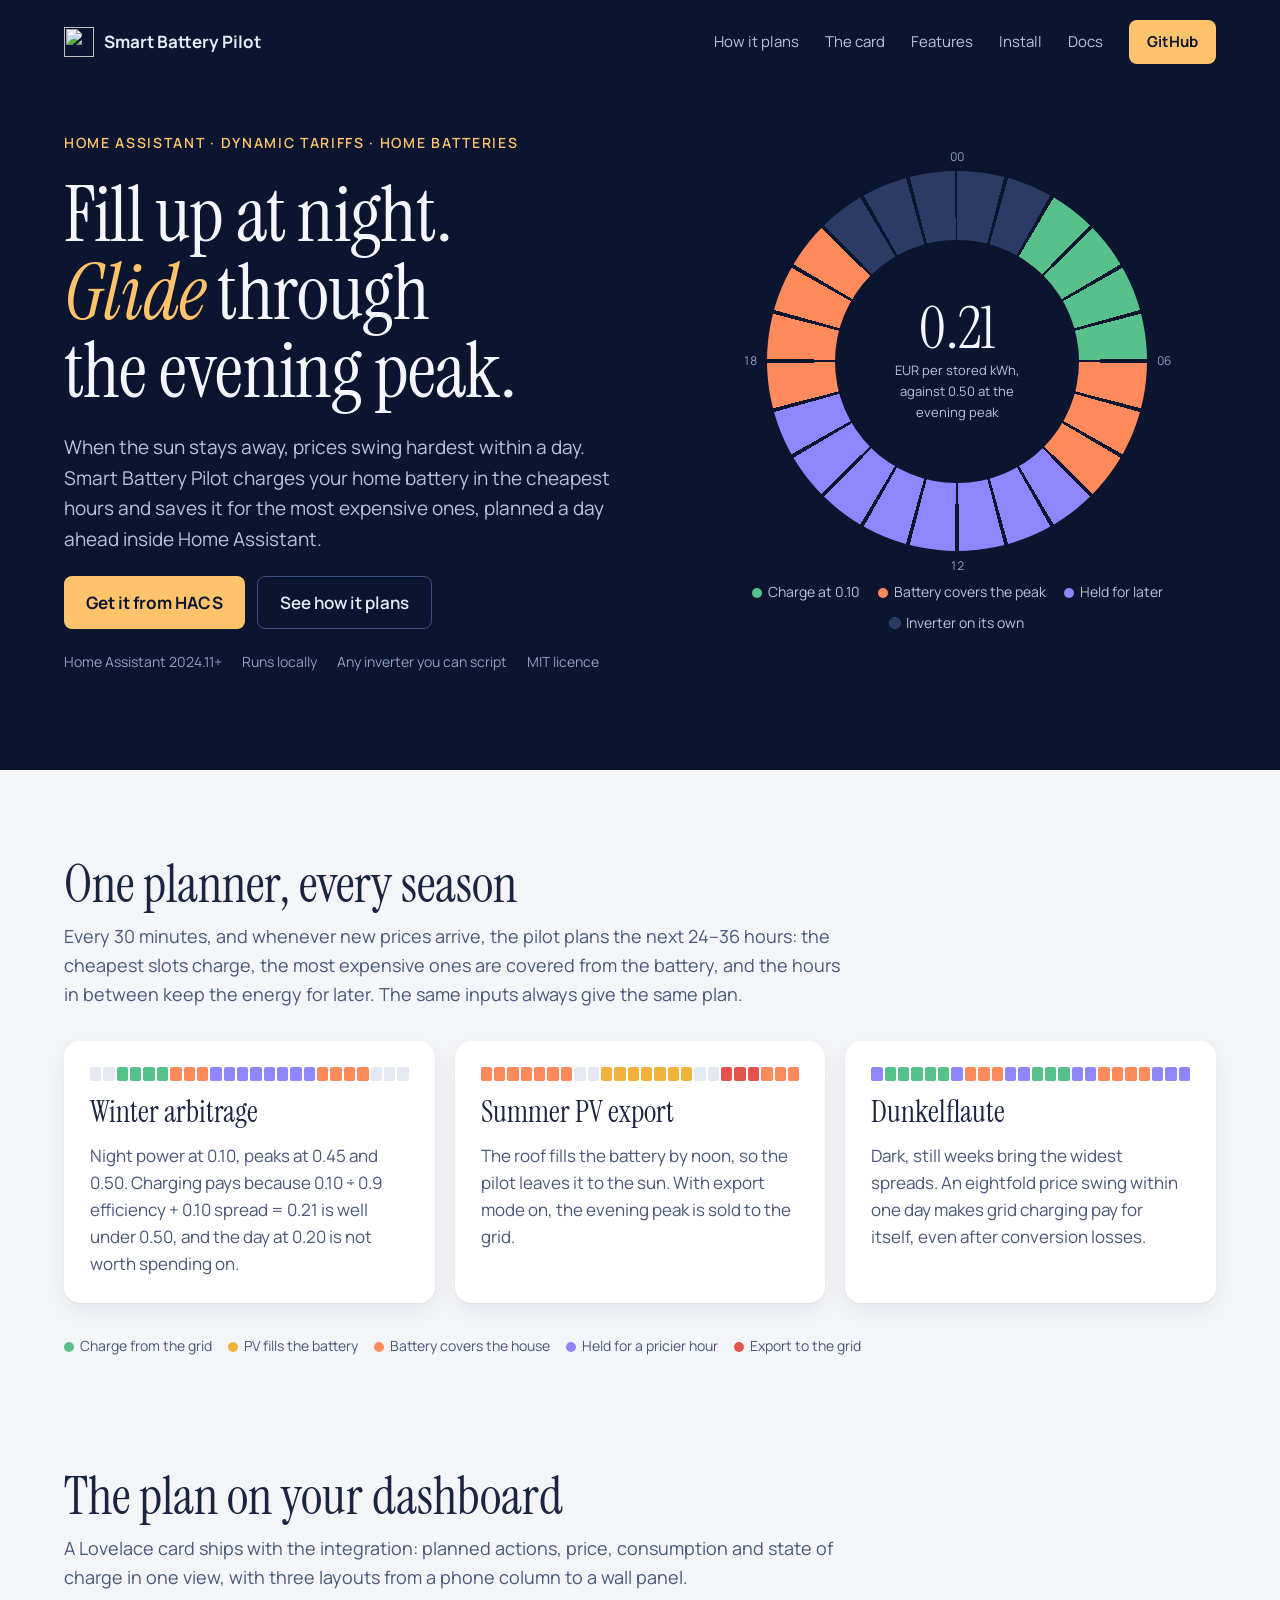
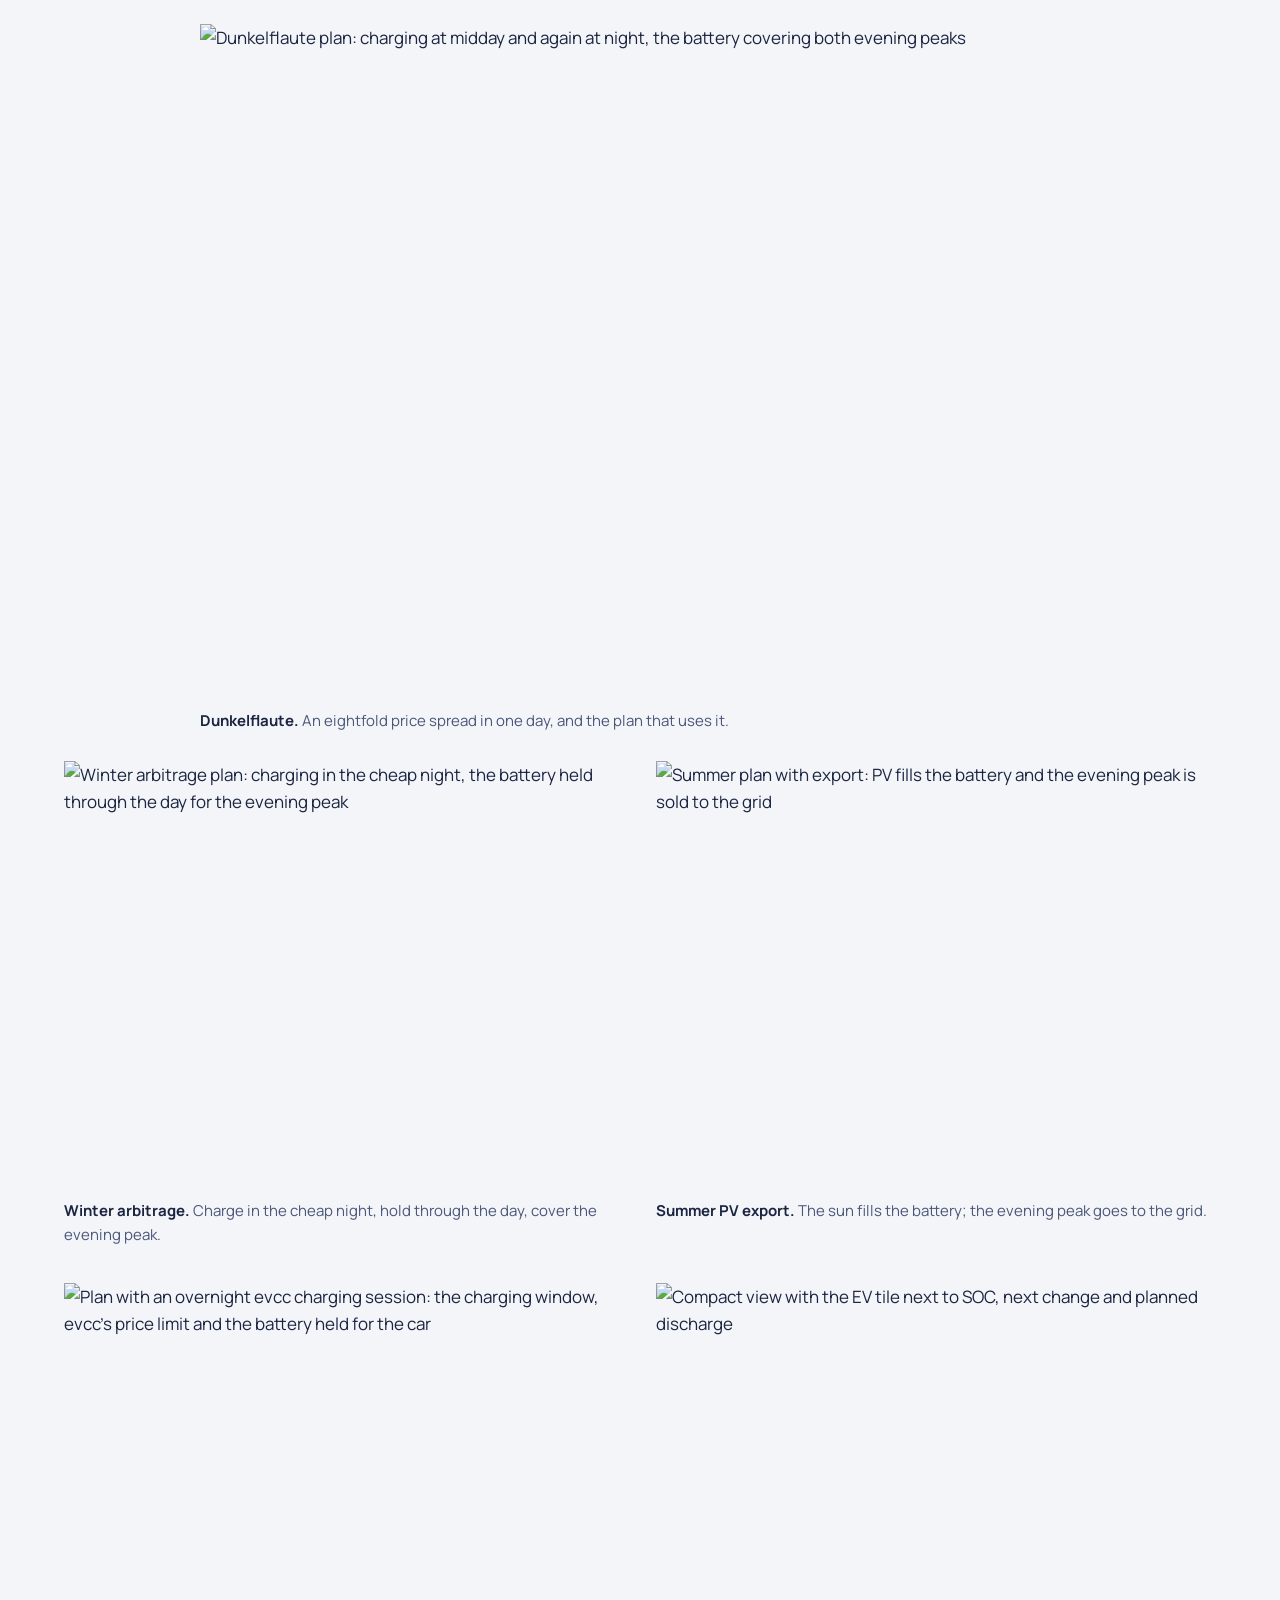
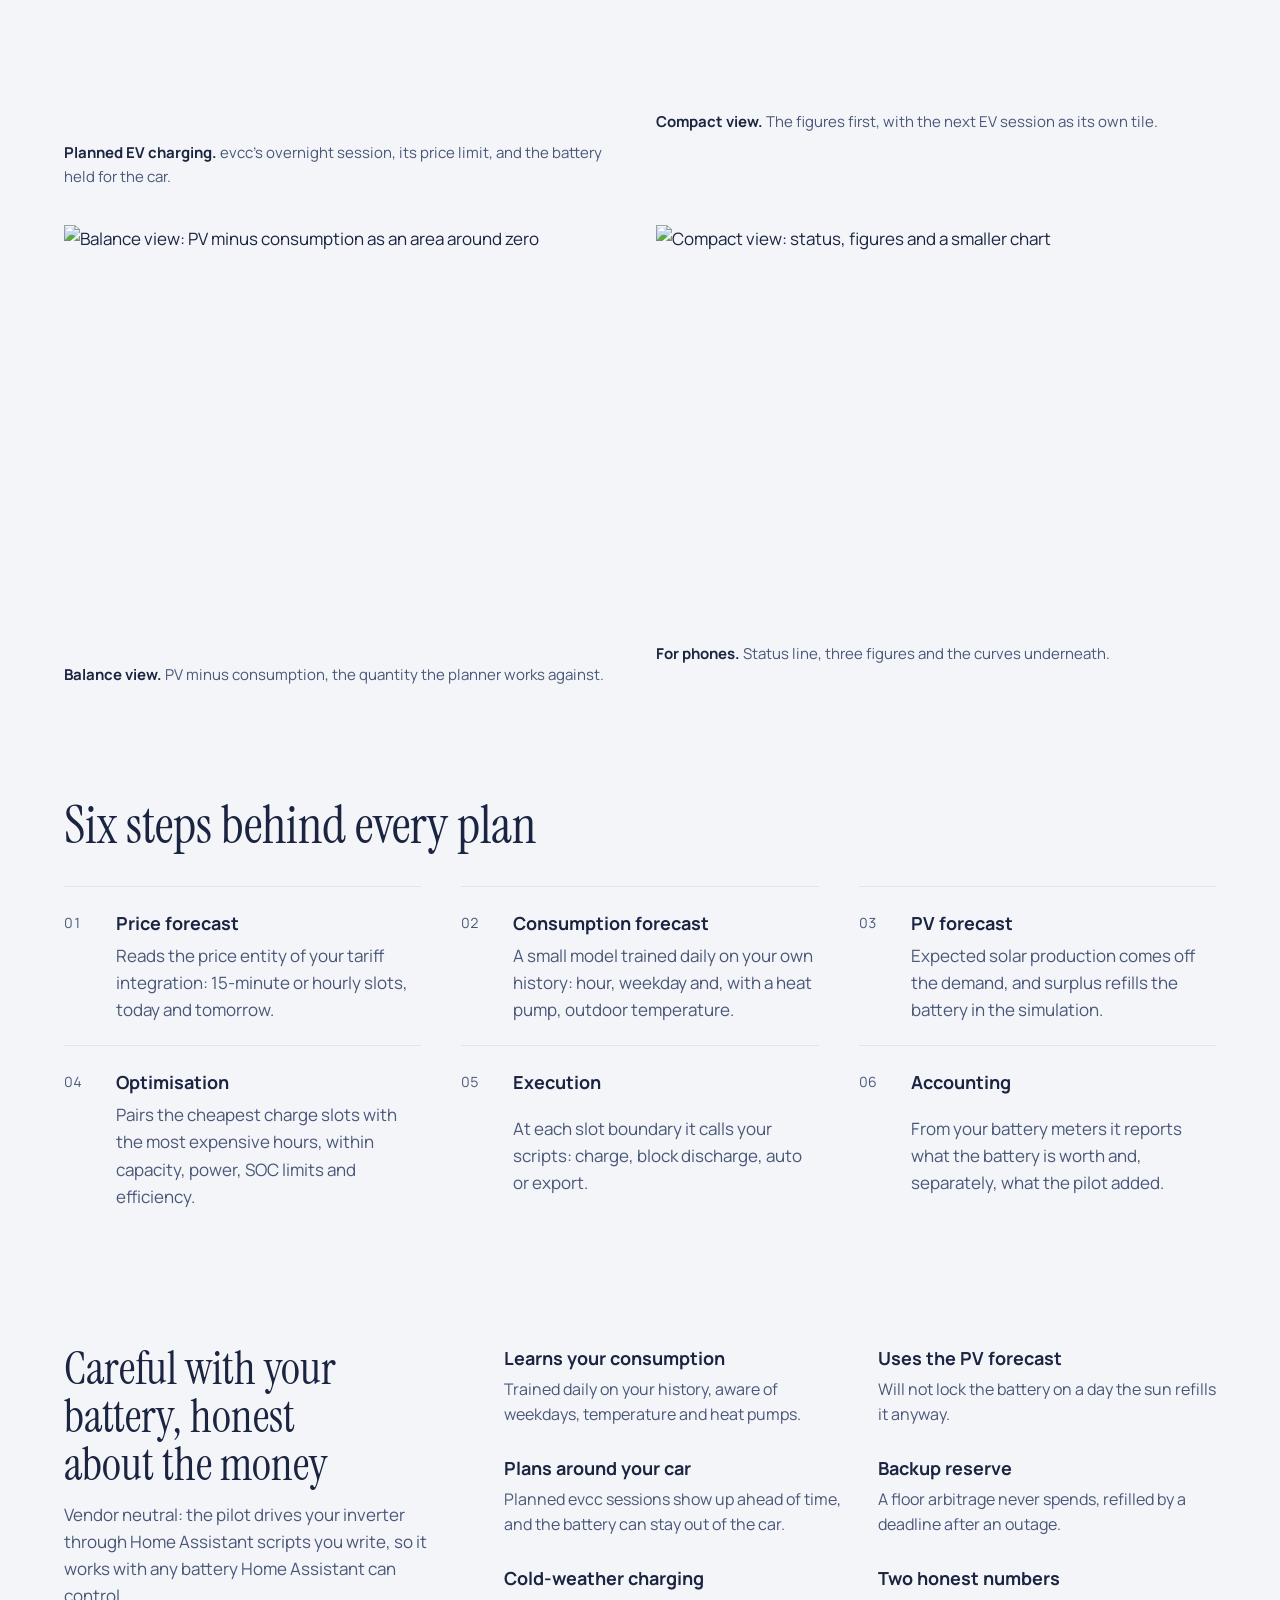
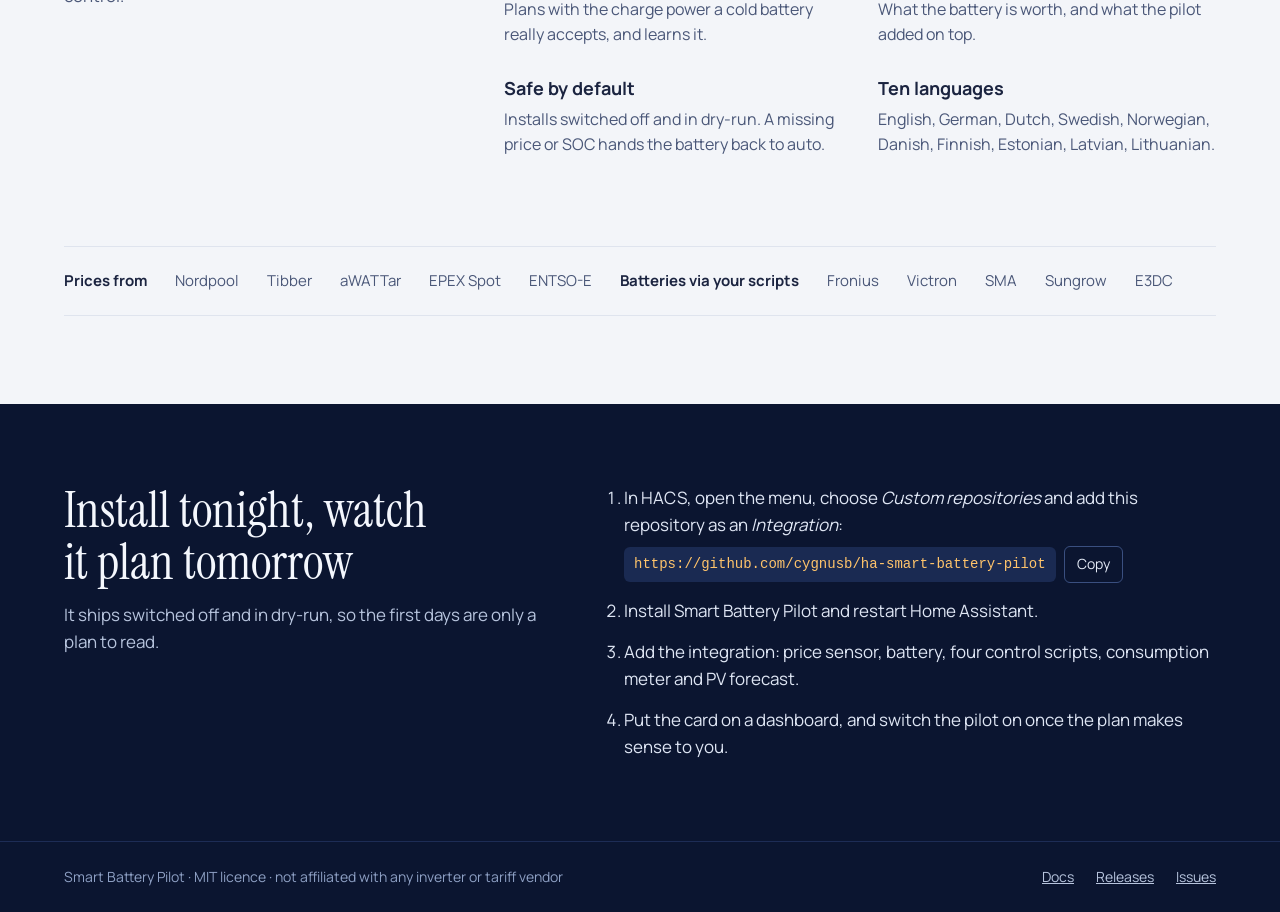
==== site/index.html @ 819e1afb "Add the project website, keep EV labels off the curves (v1.2.2) site/index.html is the GitHub Pages " ====
<!doctype html>
<html lang="en">
<head>
<meta charset="utf-8">
<meta name="viewport" content="width=device-width, initial-scale=1, viewport-fit=cover">
<title>Smart Battery Pilot</title>
<meta name="description" content="A Home Assistant integration that charges your home battery when electricity is cheap and uses it when it is expensive, planned a day ahead from dynamic prices, your consumption and the PV forecast.">
<meta property="og:title" content="Smart Battery Pilot for Home Assistant">
<meta property="og:description" content="Charge your home battery when electricity is cheap, use it when it is expensive. Planned a day ahead, locally, with any inverter Home Assistant can control.">
<meta property="og:type" content="website">
<meta property="og:url" content="https://cygnusb.github.io/ha-smart-battery-pilot/">
<meta property="og:image" content="https://cygnusb.github.io/ha-smart-battery-pilot/assets/screenshots/card_dunkelflaute_light.png">
<meta name="theme-color" content="#0b1530">
<link rel="icon" href="assets/icon.svg" type="image/svg+xml">
<link rel="preconnect" href="https://fonts.googleapis.com">
<link rel="preconnect" href="https://fonts.gstatic.com" crossorigin>
<link rel="stylesheet" href="https://fonts.googleapis.com/css2?family=Instrument+Serif:ital@0;1&family=Manrope:wght@400;500;600;700&display=swap">
<style>
/* Layout: a night-blue hero with the 24-hour dial, then light content sections, night-blue install band. */
:root {
  --night: #0b1530;
  --night-2: #1a2a52;
  --night-line: #3a4f80;
  --on-night: #e6ecf8;
  --on-night-soft: #b7c4dd;
  --on-night-dim: #8ea0c4;
  --amber: #ffc46b;
  --bg: #f3f5f9;
  --surface: #ffffff;
  --ink: #1b2440;
  --ink-soft: #4a5778;
  --rule: #dfe4ee;
  --shadow: 0 1px 2px rgba(11, 21, 48, 0.06), 0 8px 24px rgba(11, 21, 48, 0.06);
  --c-charge: #58c08a;
  --c-cover: #ff8a5c;
  --c-hold: #8f86ff;
  --c-auto: #2a3b66;
  --c-auto-light: #e3e8f2;
  --c-pv: #f2b33d;
  --c-export: #e5534b;
  --display: "Instrument Serif", Georgia, "Times New Roman", serif;
  --body: "Manrope", "Segoe UI", system-ui, sans-serif;
  --mono: ui-monospace, "SF Mono", Menlo, Consolas, monospace;
}
@media (prefers-color-scheme: dark) {
  :root {
    --bg: #0f1730;
    --surface: #16213f;
    --ink: #e6ecf8;
    --ink-soft: #b7c4dd;
    --rule: #26355e;
    --shadow: 0 1px 2px rgba(0, 0, 0, 0.3);
    --c-auto-light: #2a3b66;
    color-scheme: dark;
  }
}
* { box-sizing: border-box; }
html { scroll-behavior: smooth; }
@media (prefers-reduced-motion: reduce) { html { scroll-behavior: auto; } }
body { margin: 0; background: var(--bg); color: var(--ink); font-family: var(--body); font-size: 17px; line-height: 1.6; }
img { max-width: 100%; height: auto; display: block; }
a { color: inherit; }
a:focus-visible, button:focus-visible { outline: 3px solid var(--amber); outline-offset: 3px; border-radius: 6px; }
.wrap { max-width: 1200px; margin: 0 auto; padding-inline: 24px; }
.serif { font-family: var(--display); font-weight: 400; }
h1, h2, h3 { text-wrap: balance; }

/* night bands */
.night { background: var(--night); color: var(--on-night); }
.night a { color: var(--on-night); }
nav.top { display: flex; flex-wrap: wrap; justify-content: space-between; align-items: center; gap: 16px; padding-block: 20px; }
.brand { display: flex; align-items: center; gap: 10px; text-decoration: none; font-weight: 700; font-size: 17px; }
.brand img { width: 30px; height: 30px; }
.links { display: flex; flex-wrap: wrap; align-items: center; gap: 6px 26px; font-size: 15px; }
.links a { text-decoration: none; color: var(--on-night-soft); }
.links a:hover { color: var(--on-night); }
.btn { display: inline-flex; align-items: center; min-height: 44px; padding: 12px 22px; border-radius: 8px; font-weight: 700; text-decoration: none; }
.btn-amber { background: var(--amber); color: var(--night) !important; }
.btn-amber:hover { background: #ffd28c; }
.btn-ghost { border: 1px solid var(--night-line); color: var(--on-night) !important; font-weight: 600; }
.btn-ghost:hover { border-color: var(--on-night-soft); }
.links .btn { padding: 10px 18px; }

.hero { display: flex; flex-wrap: wrap; align-items: center; gap: 56px; padding-block: 48px 96px; }
.hero-text { flex: 1 1 440px; min-width: 0; display: flex; flex-direction: column; gap: 22px; }
.eyebrow { font-size: 14px; font-weight: 600; letter-spacing: 0.12em; text-transform: uppercase; color: var(--amber); }
.hero h1 { margin: 0; font-size: clamp(46px, 7vw, 78px); line-height: 1.0; letter-spacing: -0.01em; color: #f4f7fd; }
.hero h1 em { color: var(--amber); }
.hero p { margin: 0; font-size: 19px; color: var(--on-night-soft); max-width: 33em; }
.ctas { display: flex; flex-wrap: wrap; gap: 12px; }
.meta { display: flex; flex-wrap: wrap; gap: 6px 20px; font-size: 14px; color: var(--on-night-dim); }

.dial-fig { flex: 1 1 380px; min-width: 0; margin: 0; display: flex; flex-direction: column; align-items: center; gap: 30px; }
.dial { position: relative; width: min(380px, 78vw); aspect-ratio: 1 / 1; }
.dial-ring { position: absolute; inset: 0; border-radius: 50%; background: conic-gradient(var(--c-auto) 0.6deg 14.4deg, var(--night) 14.4deg 15.6deg, var(--c-auto) 15.6deg 29.4deg, var(--night) 29.4deg 30.6deg, var(--c-charge) 30.6deg 44.4deg, var(--night) 44.4deg 45.6deg, var(--c-charge) 45.6deg 59.4deg, var(--night) 59.4deg 60.6deg, var(--c-charge) 60.6deg 74.4deg, var(--night) 74.4deg 75.6deg, var(--c-charge) 75.6deg 89.4deg, var(--night) 89.4deg 90.6deg, var(--c-cover) 90.6deg 104.4deg, var(--night) 104.4deg 105.6deg, var(--c-cover) 105.6deg 119.4deg, var(--night) 119.4deg 120.6deg, var(--c-cover) 120.6deg 134.4deg, var(--night) 134.4deg 135.6deg, var(--c-hold) 135.6deg 149.4deg, var(--night) 149.4deg 150.6deg, var(--c-hold) 150.6deg 164.4deg, var(--night) 164.4deg 165.6deg, var(--c-hold) 165.6deg 179.4deg, var(--night) 179.4deg 180.6deg, var(--c-hold) 180.6deg 194.4deg, var(--night) 194.4deg 195.6deg, var(--c-hold) 195.6deg 209.4deg, var(--night) 209.4deg 210.6deg, var(--c-hold) 210.6deg 224.4deg, var(--night) 224.4deg 225.6deg, var(--c-hold) 225.6deg 239.4deg, var(--night) 239.4deg 240.6deg, var(--c-hold) 240.6deg 254.4deg, var(--night) 254.4deg 255.6deg, var(--c-cover) 255.6deg 269.4deg, var(--night) 269.4deg 270.6deg, var(--c-cover) 270.6deg 284.4deg, var(--night) 284.4deg 285.6deg, var(--c-cover) 285.6deg 299.4deg, var(--night) 299.4deg 300.6deg, var(--c-cover) 300.6deg 314.4deg, var(--night) 314.4deg 315.6deg, var(--c-auto) 315.6deg 329.4deg, var(--night) 329.4deg 330.6deg, var(--c-auto) 330.6deg 344.4deg, var(--night) 344.4deg 345.6deg, var(--c-auto) 345.6deg 359.4deg, var(--night) 359.4deg 360.6deg); }
.dial-core { position: absolute; inset: 18%; border-radius: 50%; background: var(--night); display: flex; flex-direction: column; align-items: center; justify-content: center; text-align: center; gap: 2px; padding: 8px; }
.dial-core b { font-family: var(--display); font-weight: 400; font-size: clamp(40px, 7vw, 58px); line-height: 1; color: #f4f7fd; }
.dial-core span { font-size: 13px; color: var(--on-night-soft); max-width: 12em; }
.tick { position: absolute; font-size: 12px; color: var(--on-night-dim); font-variant-numeric: tabular-nums; }
.t0 { top: -24px; left: 50%; transform: translateX(-50%); }
.t6 { right: -24px; top: 50%; transform: translateY(-50%); }
.t12 { bottom: -24px; left: 50%; transform: translateX(-50%); }
.t18 { left: -24px; top: 50%; transform: translateY(-50%); }
.legend { display: flex; flex-wrap: wrap; justify-content: center; gap: 8px 18px; font-size: 14px; color: var(--on-night-soft); }
.legend span { display: inline-flex; align-items: center; gap: 6px; }
.dot { width: 10px; height: 10px; border-radius: 50%; display: inline-block; flex: 0 0 auto; }

/* content sections */
section.block { padding-block: 88px 24px; display: flex; flex-direction: column; gap: 32px; }
.lede { display: flex; flex-direction: column; gap: 10px; max-width: 46em; }
.lede h2 { margin: 0; font-size: clamp(36px, 5vw, 52px); line-height: 1.05; }
.lede p { margin: 0; color: var(--ink-soft); font-size: 18px; }

.seasons { display: grid; grid-template-columns: repeat(auto-fit, minmax(min(290px, 100%), 1fr)); gap: 20px; }
.season { background: var(--surface); border-radius: 16px; padding: 26px; display: flex; flex-direction: column; gap: 14px; box-shadow: var(--shadow); }
.season h3 { margin: 0; font-size: 30px; line-height: 1.1; }
.season p { margin: 0; color: var(--ink-soft); }
.strip { display: flex; gap: 2px; height: 14px; }
.strip i { flex: 1 1 0; border-radius: 2px; }
.s-c { background: var(--c-charge); } .s-o { background: var(--c-cover); } .s-h { background: var(--c-hold); }
.s-a { background: var(--c-auto-light); } .s-p { background: var(--c-pv); } .s-e { background: var(--c-export); }
.strip-key { display: flex; flex-wrap: wrap; gap: 6px 16px; font-size: 14px; color: var(--ink-soft); }
.strip-key span { display: inline-flex; align-items: center; gap: 6px; }

.card-shots { display: flex; flex-direction: column; gap: 28px; }
.shot-hero { margin: 0 auto; width: 100%; max-width: 880px; display: flex; flex-direction: column; gap: 12px; }
.shot-grid { display: grid; grid-template-columns: repeat(auto-fit, minmax(min(440px, 100%), 1fr)); gap: 36px 32px; }
.shot { margin: 0; display: flex; flex-direction: column; gap: 10px; }
.shot figcaption, .shot-hero figcaption { color: var(--ink-soft); font-size: 15px; }
.shot figcaption b, .shot-hero figcaption b { color: var(--ink); }

.steps { margin: 0; padding: 0; list-style: none; display: grid; grid-template-columns: repeat(auto-fit, minmax(min(300px, 100%), 1fr)); gap: 0 40px; counter-reset: step; }
.steps li { padding: 22px 0; border-top: 1px solid var(--rule); display: grid; grid-template-columns: 40px minmax(0, 1fr); gap: 4px 12px; counter-increment: step; }
.steps li::before { content: counter(step, decimal-leading-zero); grid-row: span 2; font-variant-numeric: tabular-nums; color: var(--ink-soft); font-size: 14px; padding-top: 3px; }
.steps strong { font-size: 18px; }
.steps span { color: var(--ink-soft); }

.features { display: flex; flex-wrap: wrap; gap: 40px 64px; padding-block: 88px; }
.features-intro { flex: 1 1 300px; min-width: 0; display: flex; flex-direction: column; gap: 12px; }
.features-intro h2 { margin: 0; font-size: clamp(34px, 4.5vw, 46px); line-height: 1.05; }
.features-intro p { margin: 0; color: var(--ink-soft); }
.features ul { flex: 2 1 560px; min-width: 0; margin: 0; padding: 0; list-style: none; display: grid; grid-template-columns: repeat(auto-fit, minmax(min(250px, 100%), 1fr)); gap: 26px 36px; }
.features li { display: flex; flex-direction: column; gap: 4px; }
.features li strong { font-size: 18px; }
.features li span { color: var(--ink-soft); font-size: 16px; }

.sources { display: flex; flex-wrap: wrap; gap: 8px 28px; padding-block: 22px; border-top: 1px solid var(--rule); border-bottom: 1px solid var(--rule); color: var(--ink-soft); font-size: 15px; }
.sources b { color: var(--ink); }

.install { display: flex; flex-wrap: wrap; gap: 40px 64px; align-items: flex-start; padding-block: 80px; }
.install > div { flex: 1 1 340px; min-width: 0; display: flex; flex-direction: column; gap: 12px; }
.install h2 { margin: 0; font-size: clamp(36px, 5vw, 50px); line-height: 1.05; color: #f4f7fd; }
.install p { margin: 0; color: var(--on-night-soft); }
.install ol { flex: 1 1 480px; min-width: 0; margin: 0; padding-left: 22px; display: flex; flex-direction: column; gap: 14px; color: #dfe6f4; }
.repo { display: flex; flex-wrap: wrap; align-items: center; gap: 8px; margin-top: 8px; }
.repo code { background: var(--night-2); color: var(--amber); padding: 6px 10px; border-radius: 6px; font-family: var(--mono); font-size: 14px; overflow-wrap: anywhere; }
.copy { min-height: 36px; padding: 6px 12px; border-radius: 6px; border: 1px solid var(--night-line); background: transparent; color: var(--on-night); font: inherit; font-size: 14px; cursor: pointer; }
.copy:hover { border-color: var(--on-night-soft); }
footer.foot { border-top: 1px solid #1d2c55; }
footer.foot .wrap { display: flex; flex-wrap: wrap; justify-content: space-between; gap: 12px; padding-block: 24px; font-size: 14px; color: var(--on-night-dim); }
footer.foot nav { display: flex; gap: 22px; }
footer.foot a { color: var(--on-night-soft); }
</style>
</head>
<body>

<div class="night">
<div class="wrap">
<nav class="top" aria-label="Main">
<a class="brand" href="#top"><img src="assets/icon.svg" alt="" width="30" height="30"><span>Smart Battery Pilot</span></a>
<div class="links">
<a href="#seasons">How it plans</a>
<a href="#card">The card</a>
<a href="#features">Features</a>
<a href="#install">Install</a>
<a href="https://github.com/cygnusb/ha-smart-battery-pilot/tree/main/docs">Docs</a>
<a class="btn btn-amber" href="https://github.com/cygnusb/ha-smart-battery-pilot">GitHub</a>
</div>
</nav>

<header id="top" class="hero">
<div class="hero-text">
<span class="eyebrow">Home Assistant · dynamic tariffs · home batteries</span>
<h1 class="serif">Fill up at night. <em>Glide</em> through the evening peak.</h1>
<p>When the sun stays away, prices swing hardest within a day. Smart Battery Pilot charges your home battery in the cheapest hours and saves it for the most expensive ones, planned a day ahead inside Home Assistant.</p>
<div class="ctas">
<a class="btn btn-amber" href="#install">Get it from HACS</a>
<a class="btn btn-ghost" href="https://github.com/cygnusb/ha-smart-battery-pilot/blob/main/docs/optimizer.md">See how it plans</a>
</div>
<div class="meta"><span>Home Assistant 2024.11+</span><span>Runs locally</span><span>Any inverter you can script</span><span>MIT licence</span></div>
</div>
<figure class="dial-fig">
<div class="dial" role="img" aria-label="A winter day as a 24-hour dial: charging from 02:00 to 06:00, the battery covering 06:00 to 09:00 and 17:00 to 21:00, held from 09:00 to 17:00.">
<div class="dial-ring"></div>
<div class="dial-core"><b>0.21</b><span>EUR per stored kWh, against 0.50 at the evening peak</span></div>
<span class="tick t0">00</span><span class="tick t6">06</span><span class="tick t12">12</span><span class="tick t18">18</span>
</div>
<figcaption class="legend">
<span><i class="dot" style="background: var(--c-charge)"></i>Charge at 0.10</span>
<span><i class="dot" style="background: var(--c-cover)"></i>Battery covers the peak</span>
<span><i class="dot" style="background: var(--c-hold)"></i>Held for later</span>
<span><i class="dot" style="background: var(--c-auto); outline: 1px solid var(--night-line)"></i>Inverter on its own</span>
</figcaption>
</figure>
</header>
</div>
</div>

<main>
<section id="seasons" class="wrap block">
<div class="lede">
<h2 class="serif">One planner, every season</h2>
<p>Every 30 minutes, and whenever new prices arrive, the pilot plans the next 24–36 hours: the cheapest slots charge, the most expensive ones are covered from the battery, and the hours in between keep the energy for later. The same inputs always give the same plan.</p>
</div>
<div class="seasons">
<article class="season">
<div class="strip" aria-hidden="true"><i class="s-a"></i><i class="s-a"></i><i class="s-c"></i><i class="s-c"></i><i class="s-c"></i><i class="s-c"></i><i class="s-o"></i><i class="s-o"></i><i class="s-o"></i><i class="s-h"></i><i class="s-h"></i><i class="s-h"></i><i class="s-h"></i><i class="s-h"></i><i class="s-h"></i><i class="s-h"></i><i class="s-h"></i><i class="s-o"></i><i class="s-o"></i><i class="s-o"></i><i class="s-o"></i><i class="s-a"></i><i class="s-a"></i><i class="s-a"></i></div>
<h3 class="serif">Winter arbitrage</h3>
<p>Night power at 0.10, peaks at 0.45 and 0.50. Charging pays because 0.10 ÷ 0.9 efficiency + 0.10 spread = 0.21 is well under 0.50, and the day at 0.20 is not worth spending on.</p>
</article>
<article class="season">
<div class="strip" aria-hidden="true"><i class="s-o"></i><i class="s-o"></i><i class="s-o"></i><i class="s-o"></i><i class="s-o"></i><i class="s-o"></i><i class="s-o"></i><i class="s-a"></i><i class="s-a"></i><i class="s-p"></i><i class="s-p"></i><i class="s-p"></i><i class="s-p"></i><i class="s-p"></i><i class="s-p"></i><i class="s-p"></i><i class="s-a"></i><i class="s-a"></i><i class="s-e"></i><i class="s-e"></i><i class="s-e"></i><i class="s-o"></i><i class="s-o"></i><i class="s-o"></i></div>
<h3 class="serif">Summer PV export</h3>
<p>The roof fills the battery by noon, so the pilot leaves it to the sun. With export mode on, the evening peak is sold to the grid.</p>
</article>
<article class="season">
<div class="strip" aria-hidden="true"><i class="s-h"></i><i class="s-c"></i><i class="s-c"></i><i class="s-c"></i><i class="s-c"></i><i class="s-c"></i><i class="s-h"></i><i class="s-o"></i><i class="s-o"></i><i class="s-o"></i><i class="s-h"></i><i class="s-h"></i><i class="s-c"></i><i class="s-c"></i><i class="s-c"></i><i class="s-h"></i><i class="s-h"></i><i class="s-o"></i><i class="s-o"></i><i class="s-o"></i><i class="s-o"></i><i class="s-h"></i><i class="s-h"></i><i class="s-h"></i></div>
<h3 class="serif">Dunkelflaute</h3>
<p>Dark, still weeks bring the widest spreads. An eightfold price swing within one day makes grid charging pay for itself, even after conversion losses.</p>
</article>
</div>
<div class="strip-key">
<span><i class="dot s-c"></i>Charge from the grid</span>
<span><i class="dot s-p"></i>PV fills the battery</span>
<span><i class="dot s-o"></i>Battery covers the house</span>
<span><i class="dot s-h"></i>Held for a pricier hour</span>
<span><i class="dot s-e"></i>Export to the grid</span>
</div>
</section>

<section id="card" class="wrap block">
<div class="lede">
<h2 class="serif">The plan on your dashboard</h2>
<p>A Lovelace card ships with the integration: planned actions, price, consumption and state of charge in one view, with three layouts from a phone column to a wall panel.</p>
</div>
<div class="card-shots"><figure class="shot-hero"><picture><source media="(prefers-color-scheme: dark)" srcset="assets/screenshots/card_dunkelflaute_dark.png"><img src="assets/screenshots/card_dunkelflaute_light.png" alt="Dunkelflaute plan: charging at midday and again at night, the battery covering both evening peaks" width="1232" height="942" loading="lazy"></picture><figcaption><b>Dunkelflaute.</b> An eightfold price spread in one day, and the plan that uses it.</figcaption></figure><div class="shot-grid"><figure class="shot"><picture><source media="(prefers-color-scheme: dark)" srcset="assets/screenshots/card_winter_arbitrage_dark.png"><img src="assets/screenshots/card_winter_arbitrage_light.png" alt="Winter arbitrage plan: charging in the cheap night, the battery held through the day for the evening peak" width="1232" height="942" loading="lazy"></picture><figcaption><b>Winter arbitrage.</b> Charge in the cheap night, hold through the day, cover the evening peak.</figcaption></figure><figure class="shot"><picture><source media="(prefers-color-scheme: dark)" srcset="assets/screenshots/card_summer_export_dark.png"><img src="assets/screenshots/card_summer_export_light.png" alt="Summer plan with export: PV fills the battery and the evening peak is sold to the grid" width="1232" height="942" loading="lazy"></picture><figcaption><b>Summer PV export.</b> The sun fills the battery; the evening peak goes to the grid.</figcaption></figure><figure class="shot"><picture><source media="(prefers-color-scheme: dark)" srcset="assets/screenshots/card_ev_overnight_dark.png"><img src="assets/screenshots/card_ev_overnight_light.png" alt="Plan with an overnight evcc charging session: the charging window, evcc's price limit and the battery held for the car" width="1232" height="986" loading="lazy"></picture><figcaption><b>Planned EV charging.</b> evcc's overnight session, its price limit, and the battery held for the car.</figcaption></figure><figure class="shot"><picture><source media="(prefers-color-scheme: dark)" srcset="assets/screenshots/card_ev_compact_dark.png"><img src="assets/screenshots/card_ev_compact_light.png" alt="Compact view with the EV tile next to SOC, next change and planned discharge" width="1232" height="918" loading="lazy"></picture><figcaption><b>Compact view.</b> The figures first, with the next EV session as its own tile.</figcaption></figure><figure class="shot"><picture><source media="(prefers-color-scheme: dark)" srcset="assets/screenshots/card_view_balance_dark.png"><img src="assets/screenshots/card_view_balance_light.png" alt="Balance view: PV minus consumption as an area around zero" width="1232" height="942" loading="lazy"></picture><figcaption><b>Balance view.</b> PV minus consumption, the quantity the planner works against.</figcaption></figure><figure class="shot"><picture><source media="(prefers-color-scheme: dark)" srcset="assets/screenshots/card_view_compact_dark.png"><img src="assets/screenshots/card_view_compact_light.png" alt="Compact view: status, figures and a smaller chart" width="1232" height="894" loading="lazy"></picture><figcaption><b>For phones.</b> Status line, three figures and the curves underneath.</figcaption></figure></div></div>
</section>

<section class="wrap block">
<div class="lede">
<h2 class="serif">Six steps behind every plan</h2>
</div>
<ol class="steps">
<li><strong>Price forecast</strong><span>Reads the price entity of your tariff integration: 15-minute or hourly slots, today and tomorrow.</span></li>
<li><strong>Consumption forecast</strong><span>A small model trained daily on your own history: hour, weekday and, with a heat pump, outdoor temperature.</span></li>
<li><strong>PV forecast</strong><span>Expected solar production comes off the demand, and surplus refills the battery in the simulation.</span></li>
<li><strong>Optimisation</strong><span>Pairs the cheapest charge slots with the most expensive hours, within capacity, power, SOC limits and efficiency.</span></li>
<li><strong>Execution</strong><span>At each slot boundary it calls your scripts: charge, block discharge, auto or export.</span></li>
<li><strong>Accounting</strong><span>From your battery meters it reports what the battery is worth and, separately, what the pilot added.</span></li>
</ol>
</section>

<section id="features" class="wrap features">
<div class="features-intro">
<h2 class="serif">Careful with your battery, honest about the money</h2>
<p>Vendor neutral: the pilot drives your inverter through Home Assistant scripts you write, so it works with any battery Home Assistant can control.</p>
</div>
<ul>
<li><strong>Learns your consumption</strong><span>Trained daily on your history, aware of weekdays, temperature and heat pumps.</span></li>
<li><strong>Uses the PV forecast</strong><span>Will not lock the battery on a day the sun refills it anyway.</span></li>
<li><strong>Plans around your car</strong><span>Planned evcc sessions show up ahead of time, and the battery can stay out of the car.</span></li>
<li><strong>Backup reserve</strong><span>A floor arbitrage never spends, refilled by a deadline after an outage.</span></li>
<li><strong>Cold-weather charging</strong><span>Plans with the charge power a cold battery really accepts, and learns it.</span></li>
<li><strong>Two honest numbers</strong><span>What the battery is worth, and what the pilot added on top.</span></li>
<li><strong>Safe by default</strong><span>Installs switched off and in dry-run. A missing price or SOC hands the battery back to auto.</span></li>
<li><strong>Ten languages</strong><span>English, German, Dutch, Swedish, Norwegian, Danish, Finnish, Estonian, Latvian, Lithuanian.</span></li>
</ul>
</section>

<div class="wrap">
<div class="sources">
<b>Prices from</b><span>Nordpool</span><span>Tibber</span><span>aWATTar</span><span>EPEX Spot</span><span>ENTSO-E</span>
<b>Batteries via your scripts</b><span>Fronius</span><span>Victron</span><span>SMA</span><span>Sungrow</span><span>E3DC</span>
</div>
</div>
</main>

<div class="night" style="margin-top: 88px">
<section id="install" class="wrap install">
<div>
<h2 class="serif">Install tonight, watch it plan tomorrow</h2>
<p>It ships switched off and in dry-run, so the first days are only a plan to read.</p>
</div>
<ol>
<li>In HACS, open the menu, choose <em>Custom repositories</em> and add this repository as an <em>Integration</em>:
<div class="repo"><code id="repo-url">https://github.com/cygnusb/ha-smart-battery-pilot</code><button class="copy" type="button" id="copy-btn">Copy</button></div></li>
<li>Install Smart Battery Pilot and restart Home Assistant.</li>
<li>Add the integration: price sensor, battery, four control scripts, consumption meter and PV forecast.</li>
<li>Put the card on a dashboard, and switch the pilot on once the plan makes sense to you.</li>
</ol>
</section>
<footer class="foot">
<div class="wrap">
<span>Smart Battery Pilot · MIT licence · not affiliated with any inverter or tariff vendor</span>
<nav aria-label="Footer"><a href="https://github.com/cygnusb/ha-smart-battery-pilot/tree/main/docs">Docs</a><a href="https://github.com/cygnusb/ha-smart-battery-pilot/releases">Releases</a><a href="https://github.com/cygnusb/ha-smart-battery-pilot/issues">Issues</a></nav>
</div>
</footer>
</div>

<script>
document.getElementById("copy-btn").addEventListener("click", function () {
  var btn = this;
  var text = document.getElementById("repo-url").textContent;
  function done(label) { btn.textContent = label; setTimeout(function () { btn.textContent = "Copy"; }, 1800); }
  if (navigator.clipboard && navigator.clipboard.writeText) {
    navigator.clipboard.writeText(text).then(function () { done("Copied"); }, function () { done("Select and copy"); });
  } else {
    done("Select and copy");
  }
});
</script>
</body>
</html>
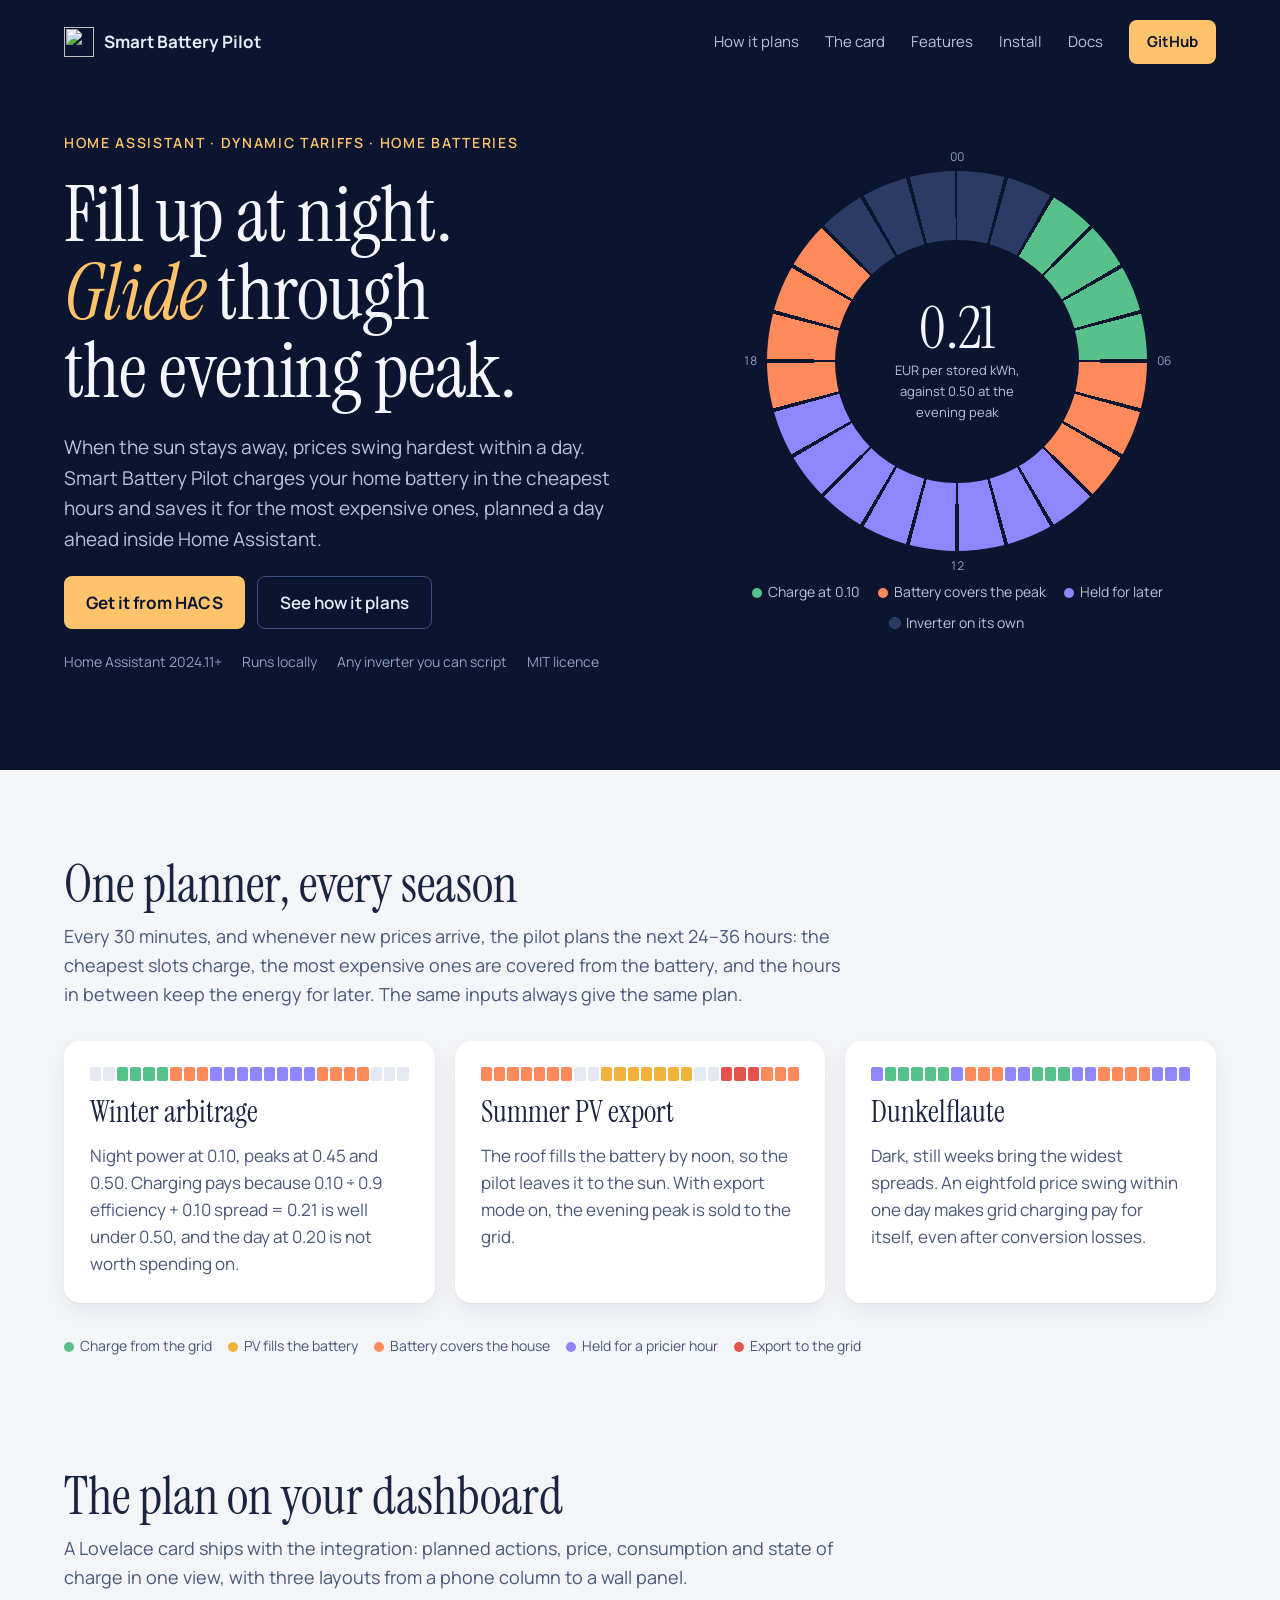
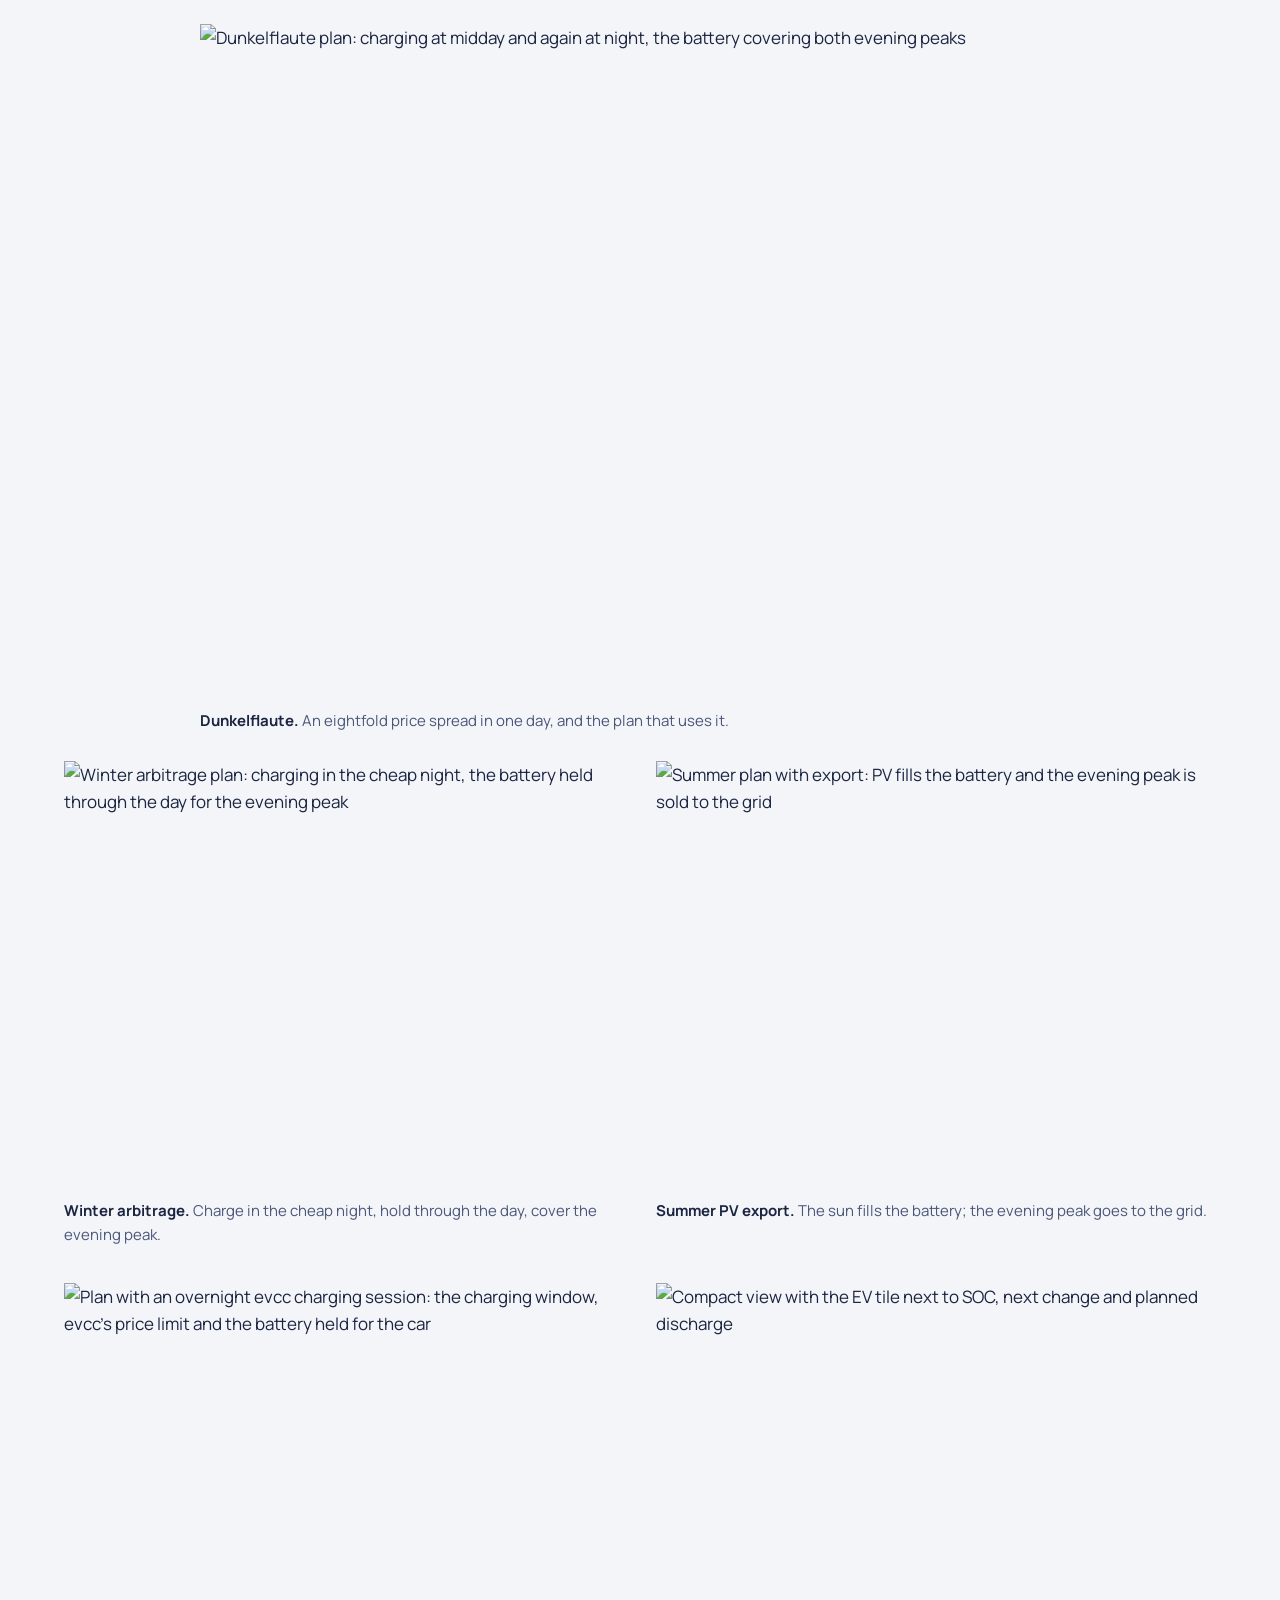
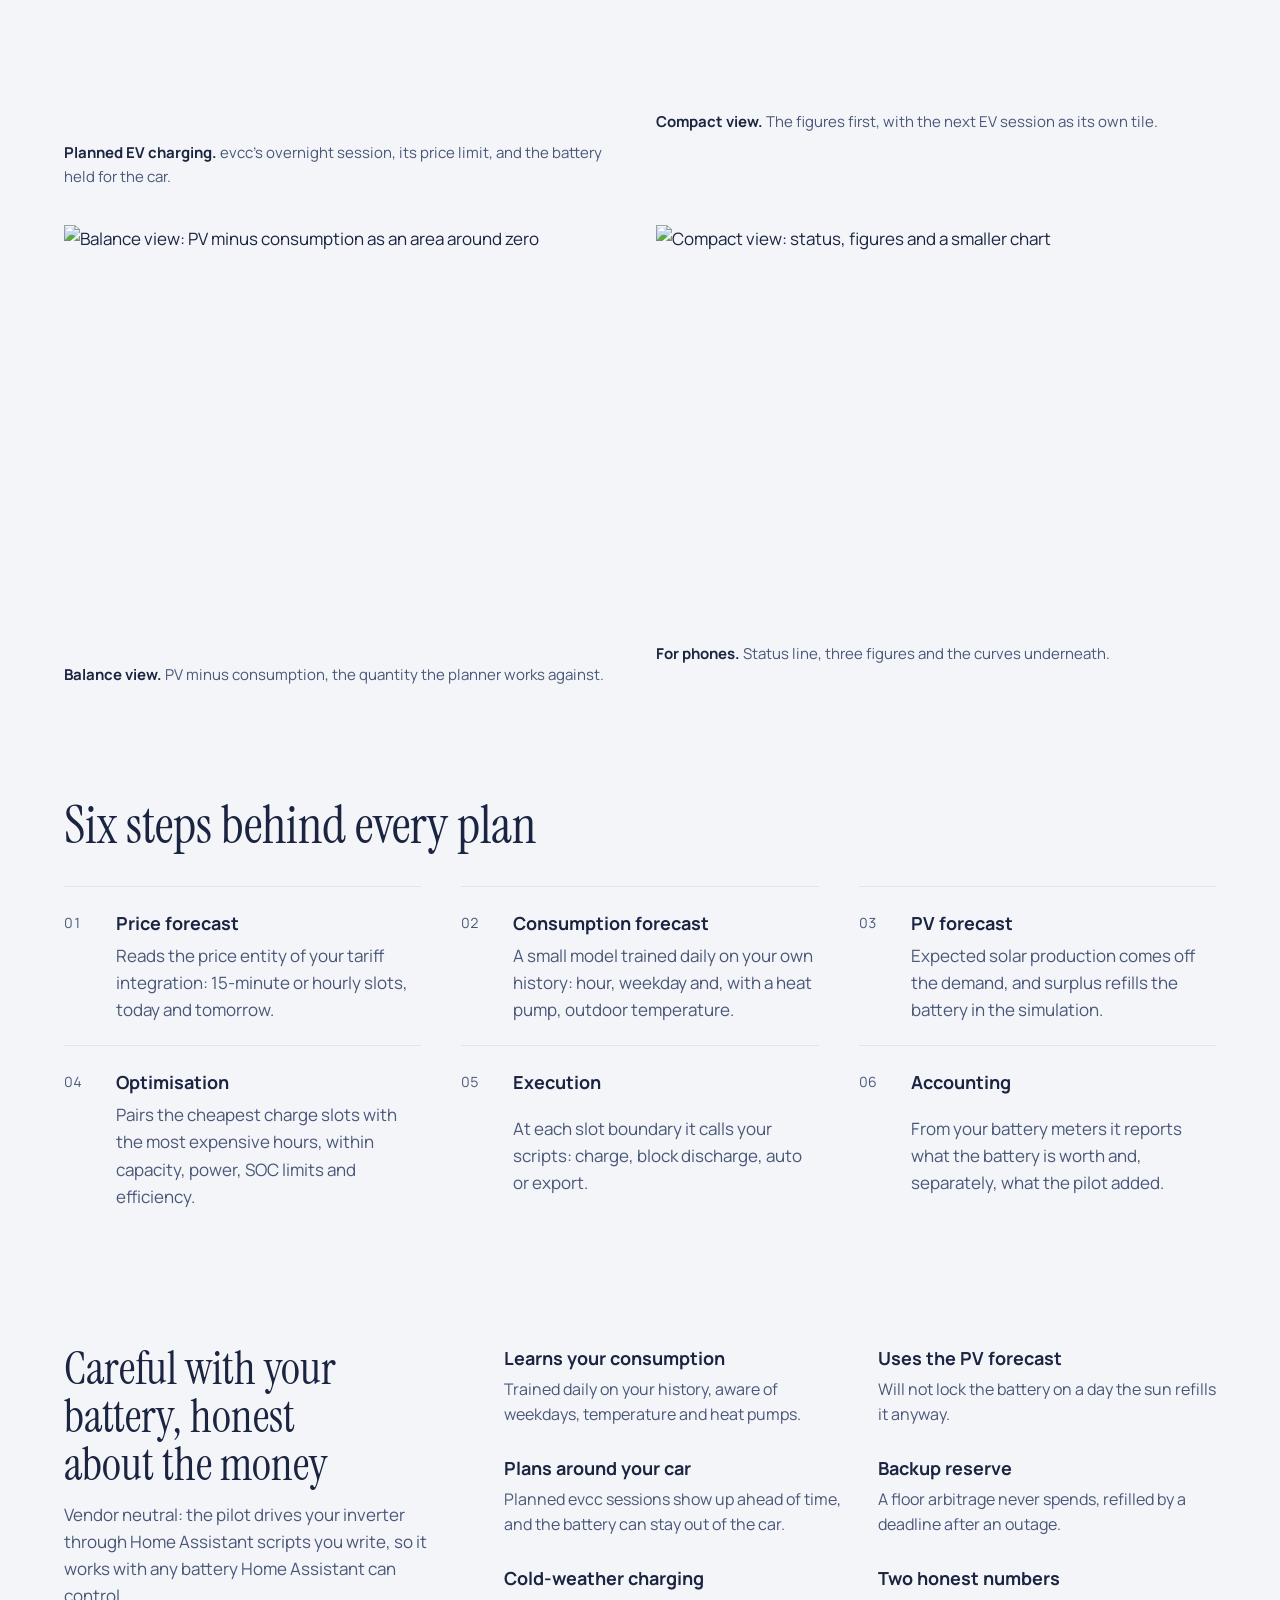
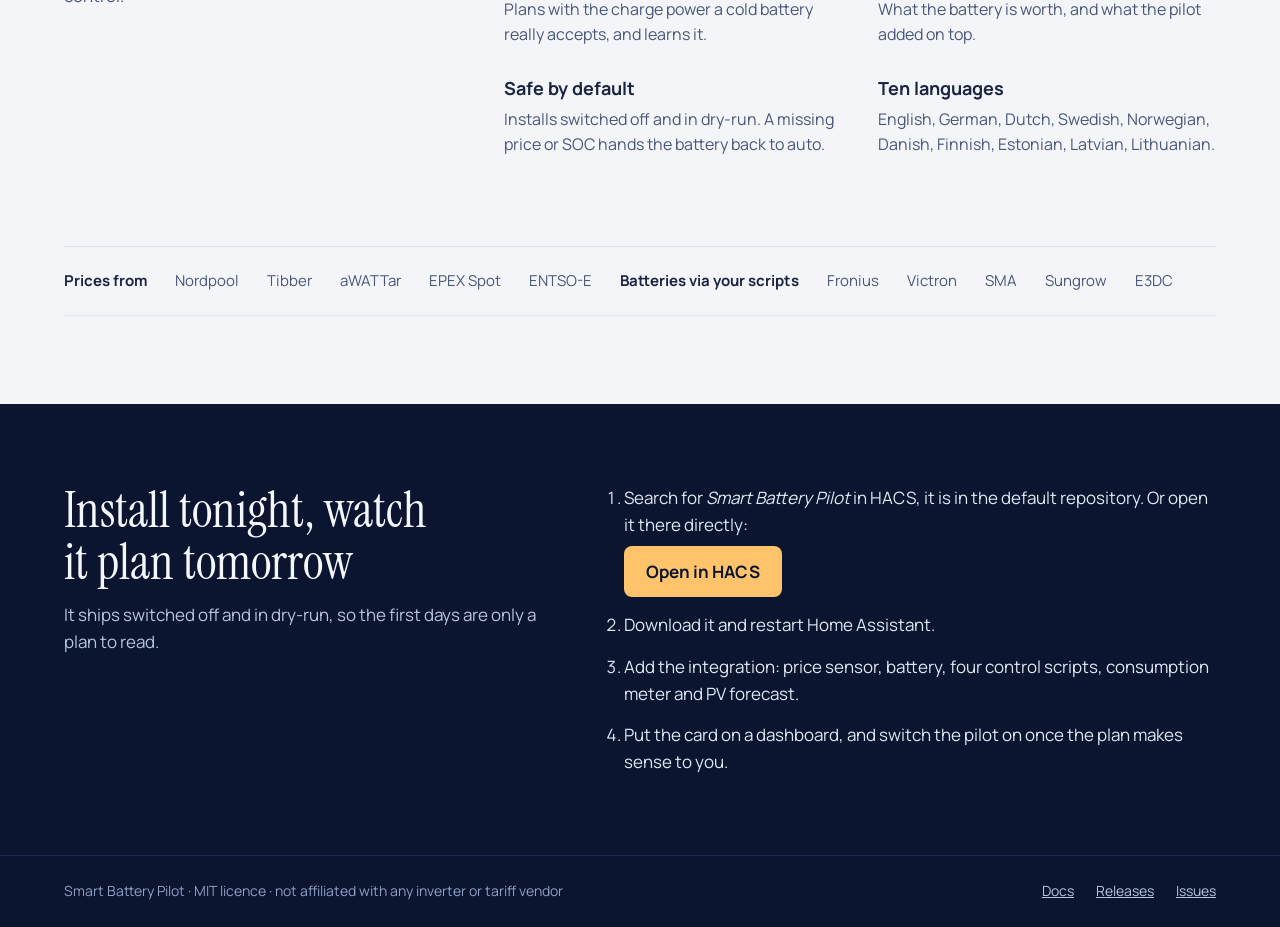
==== commit fa24c693: "Install from the HACS default repository, no custom repository needed Smart Battery Pilot is listed " ====
--- a/site/index.html
+++ b/site/index.html
@@ -153,9 +153,6 @@
 .install p { margin: 0; color: var(--on-night-soft); }
 .install ol { flex: 1 1 480px; min-width: 0; margin: 0; padding-left: 22px; display: flex; flex-direction: column; gap: 14px; color: #dfe6f4; }
 .repo { display: flex; flex-wrap: wrap; align-items: center; gap: 8px; margin-top: 8px; }
-.repo code { background: var(--night-2); color: var(--amber); padding: 6px 10px; border-radius: 6px; font-family: var(--mono); font-size: 14px; overflow-wrap: anywhere; }
-.copy { min-height: 36px; padding: 6px 12px; border-radius: 6px; border: 1px solid var(--night-line); background: transparent; color: var(--on-night); font: inherit; font-size: 14px; cursor: pointer; }
-.copy:hover { border-color: var(--on-night-soft); }
 footer.foot { border-top: 1px solid #1d2c55; }
 footer.foot .wrap { display: flex; flex-wrap: wrap; justify-content: space-between; gap: 12px; padding-block: 24px; font-size: 14px; color: var(--on-night-dim); }
 footer.foot nav { display: flex; gap: 22px; }
@@ -173,7 +170,7 @@
 <a href="#card">The card</a>
 <a href="#features">Features</a>
 <a href="#install">Install</a>
-<a href="https://github.com/cygnusb/ha-smart-battery-pilot/tree/main/docs">Docs</a>
+<a href="docs/">Docs</a>
 <a class="btn btn-amber" href="https://github.com/cygnusb/ha-smart-battery-pilot">GitHub</a>
 </div>
 </nav>
@@ -185,7 +182,7 @@
 <p>When the sun stays away, prices swing hardest within a day. Smart Battery Pilot charges your home battery in the cheapest hours and saves it for the most expensive ones, planned a day ahead inside Home Assistant.</p>
 <div class="ctas">
 <a class="btn btn-amber" href="#install">Get it from HACS</a>
-<a class="btn btn-ghost" href="https://github.com/cygnusb/ha-smart-battery-pilot/blob/main/docs/optimizer.md">See how it plans</a>
+<a class="btn btn-ghost" href="docs/optimizer/">See how it plans</a>
 </div>
 <div class="meta"><span>Home Assistant 2024.11+</span><span>Runs locally</span><span>Any inverter you can script</span><span>MIT licence</span></div>
 </div>
@@ -292,9 +289,9 @@
 <p>It ships switched off and in dry-run, so the first days are only a plan to read.</p>
 </div>
 <ol>
-<li>In HACS, open the menu, choose <em>Custom repositories</em> and add this repository as an <em>Integration</em>:
-<div class="repo"><code id="repo-url">https://github.com/cygnusb/ha-smart-battery-pilot</code><button class="copy" type="button" id="copy-btn">Copy</button></div></li>
-<li>Install Smart Battery Pilot and restart Home Assistant.</li>
+<li>Search for <em>Smart Battery Pilot</em> in HACS, it is in the default repository. Or open it there directly:
+<div class="repo"><a class="btn btn-amber" href="https://my.home-assistant.io/redirect/hacs_repository/?owner=cygnusb&amp;repository=ha-smart-battery-pilot&amp;category=integration">Open in HACS</a></div></li>
+<li>Download it and restart Home Assistant.</li>
 <li>Add the integration: price sensor, battery, four control scripts, consumption meter and PV forecast.</li>
 <li>Put the card on a dashboard, and switch the pilot on once the plan makes sense to you.</li>
 </ol>
@@ -302,22 +299,10 @@
 <footer class="foot">
 <div class="wrap">
 <span>Smart Battery Pilot · MIT licence · not affiliated with any inverter or tariff vendor</span>
-<nav aria-label="Footer"><a href="https://github.com/cygnusb/ha-smart-battery-pilot/tree/main/docs">Docs</a><a href="https://github.com/cygnusb/ha-smart-battery-pilot/releases">Releases</a><a href="https://github.com/cygnusb/ha-smart-battery-pilot/issues">Issues</a></nav>
+<nav aria-label="Footer"><a href="docs/">Docs</a><a href="https://github.com/cygnusb/ha-smart-battery-pilot/releases">Releases</a><a href="https://github.com/cygnusb/ha-smart-battery-pilot/issues">Issues</a></nav>
 </div>
 </footer>
 </div>
 
-<script>
-document.getElementById("copy-btn").addEventListener("click", function () {
-  var btn = this;
-  var text = document.getElementById("repo-url").textContent;
-  function done(label) { btn.textContent = label; setTimeout(function () { btn.textContent = "Copy"; }, 1800); }
-  if (navigator.clipboard && navigator.clipboard.writeText) {
-    navigator.clipboard.writeText(text).then(function () { done("Copied"); }, function () { done("Select and copy"); });
-  } else {
-    done("Select and copy");
-  }
-});
-</script>
 </body>
 </html>
